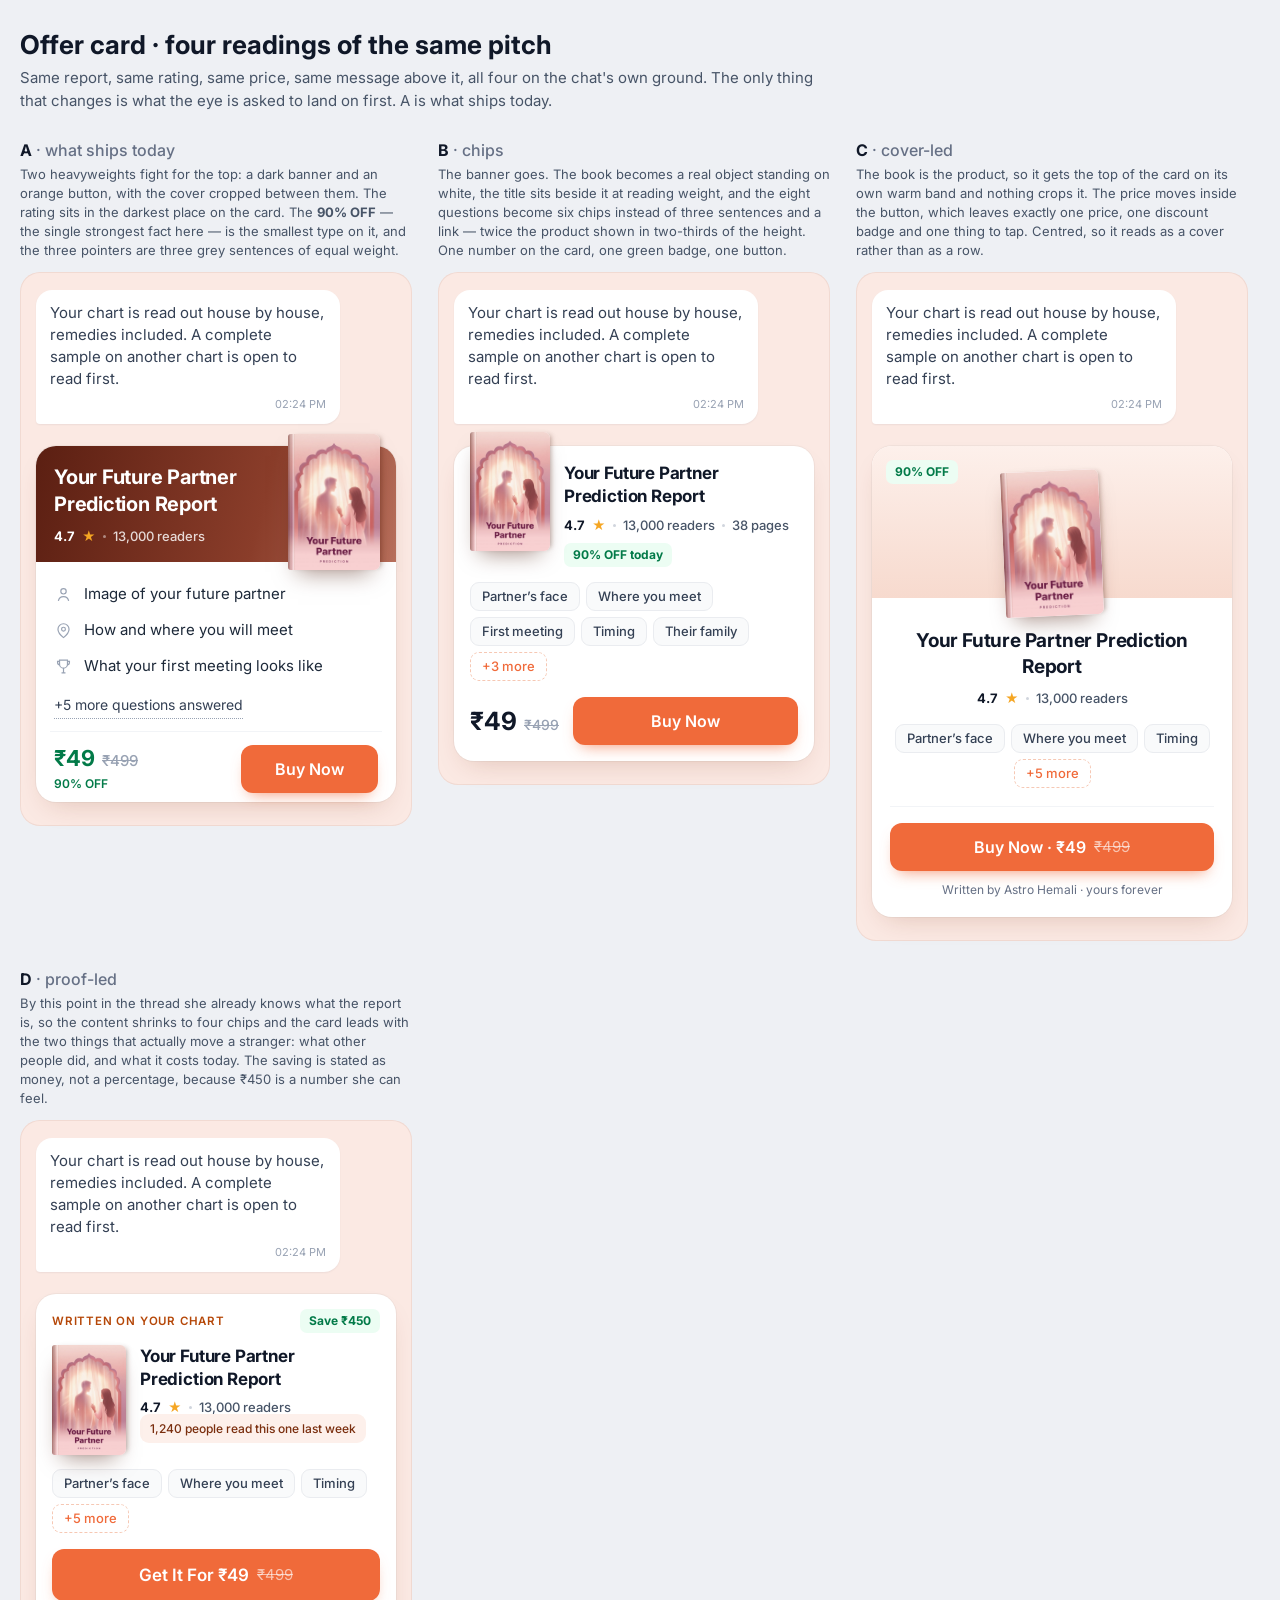
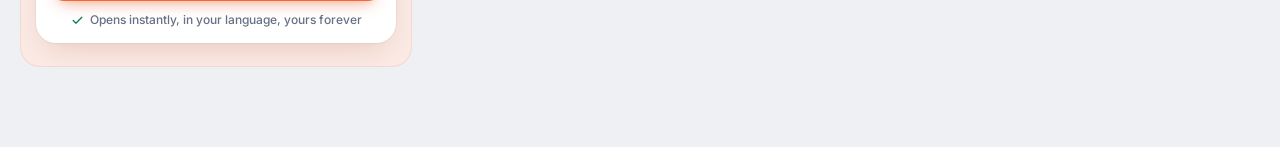
==== offer-variations.html @ 58379cc6 "Four readings of the offer card, side by side offer-variations.html is a standalone compare page: th" ====
<!doctype html>
<html lang="en">
<head>
<meta charset="utf-8">
<meta name="viewport" content="width=device-width,initial-scale=1,viewport-fit=cover">
<title>Offer card &middot; variations</title>
<link rel="preconnect" href="https://fonts.googleapis.com">
<link rel="preconnect" href="https://fonts.gstatic.com" crossorigin>
<link href="https://fonts.googleapis.com/css2?family=Inter:wght@400;500;600;700&display=swap" rel="stylesheet">
<style>
:root{
  --sans:'Inter',-apple-system,BlinkMacSystemFont,'Segoe UI',sans-serif;
  --brand:#F06A3A; --brand-dk:#D9572A; --brand50:#FDF0EB;
  --g900:#101828; --g800:#1D2939; --g700:#344054; --g600:#475467;
  --g500:#667085; --g400:#98A2B3; --g300:#D0D5DD; --g200:#EAECF0;
  --g100:#F2F4F7; --g50:#F9FAFB;
  --w900:#7A2E0E; --w700:#B54708;
  --s700:#027A48; --s50:#ECFDF3;
  --pap:#FFF4F7;
}
*{box-sizing:border-box;-webkit-tap-highlight-color:transparent}
body{margin:0;background:#EEF0F4;font-family:var(--sans);color:var(--g900)}
.wrap{max-width:1760px;margin:0 auto;padding:28px 20px 80px}
h1{margin:0 0 4px;font:700 26px/34px var(--sans)}
.sub{margin:0 0 26px;font:400 15px/23px var(--sans);color:var(--g600);max-width:820px}
.grid{display:flex;flex-wrap:wrap;gap:26px;align-items:flex-start}
.col{width:392px}
.col > h2{margin:0 0 3px;font:700 16px/24px var(--sans)}
.col > h2 em{font-style:normal;font-weight:500;color:var(--g500)}
.col > p{margin:0 0 12px;font:400 13px/19px var(--sans);color:var(--g600);min-height:95px}
/* The chat's own ground, so each card is judged where it actually lives. */
.bed{background:#FBE9E3;border-radius:20px;padding:18px 16px 24px;
  box-shadow:inset 0 0 0 1px rgba(122,46,14,.08)}
.msg{max-width:304px;margin:0 0 4px;padding:12px 14px;border-radius:16px 16px 16px 4px;
  background:#fff;font:400 15px/22px var(--sans);color:var(--g700);
  box-shadow:0 1px 2px rgba(16,24,40,.06)}
.msg time{display:block;margin-top:6px;text-align:right;
  font:400 11px/16px var(--sans);color:var(--g400)}

/* ===================== shared atoms ===================== */
.card{position:relative;margin-top:22px;border-radius:20px;background:#fff;
  box-shadow:0 12px 28px -12px rgba(122,46,14,.22),0 0 0 1px rgba(16,24,40,.04)}
.ttl{font:700 18px/25px var(--sans);color:var(--g900);letter-spacing:-.011em}
.rt{display:flex;align-items:center;gap:7px;font:500 13px/19px var(--sans);color:var(--g600)}
.rt b{color:var(--g900);font-weight:700}
.rt .star{color:#F5A623}
.rt .dot{width:3px;height:3px;border-radius:50%;background:var(--g300);flex:none}
.cta{display:flex;align-items:center;justify-content:center;gap:8px;
  height:48px;border:0;border-radius:12px;background:var(--brand);cursor:pointer;
  font:600 16px/24px var(--sans);color:#fff;
  box-shadow:0 8px 16px -8px rgba(240,106,58,.75)}
.cta:active{background:var(--brand-dk)}
.cta .was{font-weight:400;font-size:15px;color:rgba(255,255,255,.6);text-decoration:line-through}

/* Chips: the pointers as objects rather than as a list. Three rows of equal
   grey sentences read as terms; chips read as contents, and six fit where
   three sentences and a "+5 more" link used to. */
.chips{display:flex;flex-wrap:wrap;gap:6px}
.chip{display:inline-flex;align-items:center;height:29px;padding:0 11px;
  border-radius:9px;background:var(--g50);border:1px solid var(--g200);
  font:500 13px/19px var(--sans);color:var(--g700);white-space:nowrap}
.chip.more{background:#fff;border-style:dashed;border-color:#F6C8B4;color:var(--brand)}

/* The saving, said once and said loudly. */
.save{display:inline-flex;align-items:center;height:24px;padding:0 9px;
  border-radius:7px;background:var(--s50);color:var(--s700);
  font:700 12px/18px var(--sans)}
.eyebrow{font:600 11.5px/16px var(--sans);letter-spacing:.07em;
  text-transform:uppercase;color:var(--w700)}

/* The book, standing, with a spine. */
.bk{position:relative;flex:none;border-radius:3px 6px 6px 3px;overflow:hidden;
  background:var(--pap);
  box-shadow:4px 0 5px -3px rgba(74,24,8,.35),0 12px 22px -10px rgba(74,24,8,.5)}
.bk img{display:block;width:100%;height:100%;object-fit:cover}
.bk::after{content:'';position:absolute;left:0;top:0;bottom:0;width:7px;
  background:linear-gradient(90deg,rgba(94,36,16,.4) 0,rgba(122,46,14,.05) 55%,
    rgba(255,255,255,.3) 80%,rgba(122,46,14,.1) 100%)}

/* ===================== A · current ===================== */
.a{padding:0 0 9px}
.a-head{position:relative;min-height:112px;padding:18px 120px 16px 18px;
  border-radius:20px 20px 0 0;
  background:linear-gradient(104deg,#5B1F12 0,#8A3D2A 62%,#B9705C 100%)}
.a-head .ttl{color:#fff;font-size:20px;line-height:27px}
.a-head .rt{margin-top:9px;color:rgba(255,255,255,.82)}
.a-head .rt b{color:#fff}
.a-head .rt .dot{background:rgba(255,255,255,.45)}
.a-bk{position:absolute;right:16px;top:-12px;width:92px;height:136px}
.a-pts{margin:0;padding:14px 18px 10px;list-style:none}
.a-pts li{display:flex;align-items:center;gap:11px;
  padding:7px 0;font:400 15px/22px var(--sans);color:var(--g800)}
.a-pts svg{width:19px;height:19px;color:var(--g400);flex:none}
.a-more{display:inline-block;margin:0 18px;padding-bottom:3px;
  font:400 14px/20px var(--sans);color:var(--g700);
  border-bottom:1px dotted var(--g400)}
.a-foot{display:flex;align-items:center;gap:12px;
  margin:12px 14px 0;padding:12px 4px 0;border-top:1px solid var(--g100)}
.a-pr{flex:1}
.a-pr b{font:700 22px/28px var(--sans);color:var(--s700)}
.a-pr s{margin-left:7px;font:500 15px/28px var(--sans);color:var(--g400)}
.a-pr i{display:block;font-style:normal;font:600 12px/18px var(--sans);color:var(--s700)}
.a-foot .cta{flex:none;padding:0 34px}

/* ===================== B · chips ===================== */
.b{padding:16px}
.b-top{display:flex;gap:14px}
.b-bk{width:80px;height:119px;margin-top:-30px}
.b-tx{flex:1;min-width:0;display:flex;flex-direction:column;align-items:flex-start;gap:8px}
.b-tx .ttl{font-size:17px;line-height:23px}
.b .chips{margin-top:15px}
.b-foot{display:flex;align-items:center;gap:14px;margin-top:16px}
.b-pr{flex:none;display:flex;align-items:baseline;gap:7px}
.b-pr b{font:700 25px/30px var(--sans);color:var(--g900)}
.b-pr s{font:500 14px/20px var(--sans);color:var(--g400)}
.b-foot .cta{flex:1}

/* ===================== C · cover-led ===================== */
.c{overflow:hidden}
.c-band{position:relative;height:152px;display:flex;align-items:flex-end;
  justify-content:center;background:linear-gradient(180deg,#FDF0EB 0,#F7DACE 100%)}
.c-band .bk{width:98px;height:145px;transform:translateY(18px) rotate(-2.5deg)}
.c-band .save{position:absolute;left:14px;top:14px}
.c-body{padding:30px 18px 18px;text-align:center}
.c-body .ttl{font-size:19px;line-height:26px}
.c-body .rt{justify-content:center;margin-top:9px}
.c .chips{justify-content:center;margin-top:16px}
.c-foot{margin-top:18px;padding-top:16px;border-top:1px solid var(--g100)}
.c-foot .cta{width:100%}
.c-note{margin:10px 0 0;font:400 12px/18px var(--sans);color:var(--g500)}

/* ===================== D · proof-led ===================== */
.d{padding:15px 16px 14px}
.d-eye{display:flex;align-items:center;justify-content:space-between;gap:10px}
.d-top{display:flex;gap:14px;margin-top:12px}
.d-bk{width:74px;height:110px}
.d-tx{flex:1;min-width:0}
.d-tx .ttl{font-size:17px;line-height:23px}
.d-tx .rt{margin-top:7px}
.d-proof{margin:9px 0 0;padding:7px 10px;border-radius:9px;background:var(--brand50);
  font:500 12px/17px var(--sans);color:var(--w900)}
.d .chips{margin-top:14px}
.d-foot{margin-top:16px}
.d-foot .cta{width:100%;height:52px;font-size:17px}
.d-micro{display:flex;align-items:center;justify-content:center;gap:6px;
  margin:10px 0 0;font:500 12px/18px var(--sans);color:var(--g500)}
.d-micro svg{width:13px;height:13px;color:var(--s700);flex:none}
</style>
</head>
<body>
<div class="wrap">
  <h1>Offer card &middot; four readings of the same pitch</h1>
  <p class="sub">Same report, same rating, same price, same message above it, all four on the
    chat's own ground. The only thing that changes is what the eye is asked to land on first.
    A is what ships today.</p>

  <div class="grid">

    <!-- ============ A ============ -->
    <div class="col">
      <h2>A <em>&middot; what ships today</em></h2>
      <p>Two heavyweights fight for the top: a dark banner and an orange button, with the cover
        cropped between them. The rating sits in the darkest place on the card. The
        <b>90% OFF</b> &mdash; the single strongest fact here &mdash; is the smallest type on it,
        and the three pointers are three grey sentences of equal weight.</p>
      <div class="bed">
        <p class="msg">Your chart is read out house by house, remedies included. A complete sample
          on another chart is open to read first.<time>02:24&nbsp;PM</time></p>
        <div class="card a">
          <div class="a-head">
            <div class="ttl">Your Future Partner<br>Prediction Report</div>
            <div class="rt"><b>4.7</b><span class="star">&#9733;</span><i class="dot"></i>13,000 readers</div>
            <span class="bk a-bk"><img src="assets/cover-partner.jpg" alt=""></span>
          </div>
          <ul class="a-pts">
            <li><svg viewBox="0 0 24 24" fill="none" stroke="currentColor" stroke-width="1.5"><circle cx="12" cy="8" r="3.4"/><path d="M5.5 20c.6-3.4 3.2-5.4 6.5-5.4s5.9 2 6.5 5.4"/></svg>Image of your future partner</li>
            <li><svg viewBox="0 0 24 24" fill="none" stroke="currentColor" stroke-width="1.5"><path d="M12 21s7-5.4 7-10.5A7 7 0 0 0 5 10.5C5 15.6 12 21 12 21Z"/><circle cx="12" cy="10.3" r="2.4"/></svg>How and where you will meet</li>
            <li><svg viewBox="0 0 24 24" fill="none" stroke="currentColor" stroke-width="1.5"><path d="M7 4h10v5a5 5 0 0 1-10 0V4Z"/><path d="M7 5.5H4.5V7a3 3 0 0 0 3 3M17 5.5h2.5V7a3 3 0 0 1-3 3M9.5 20h5M12 14v6"/></svg>What your first meeting looks like</li>
          </ul>
          <span class="a-more">+5 more questions answered</span>
          <div class="a-foot">
            <span class="a-pr"><b>&#8377;49</b><s>&#8377;499</s><i>90% OFF</i></span>
            <button class="cta" type="button">Buy Now</button>
          </div>
        </div>
      </div>
    </div>

    <!-- ============ B ============ -->
    <div class="col">
      <h2>B <em>&middot; chips</em></h2>
      <p>The banner goes. The book becomes a real object standing on white, the title sits beside
        it at reading weight, and the eight questions become six chips instead of three sentences
        and a link &mdash; twice the product shown in two-thirds of the height. One number on the
        card, one green badge, one button.</p>
      <div class="bed">
        <p class="msg">Your chart is read out house by house, remedies included. A complete sample
          on another chart is open to read first.<time>02:24&nbsp;PM</time></p>
        <div class="card b">
          <div class="b-top">
            <span class="bk b-bk"><img src="assets/cover-partner.jpg" alt=""></span>
            <span class="b-tx">
              <span class="ttl">Your Future Partner Prediction Report</span>
              <span class="rt"><b>4.7</b><span class="star">&#9733;</span><i class="dot"></i>13,000 readers<i class="dot"></i>38 pages</span>
              <span class="save">90% OFF today</span>
            </span>
          </div>
          <div class="chips">
            <span class="chip">Partner&rsquo;s face</span>
            <span class="chip">Where you meet</span>
            <span class="chip">First meeting</span>
            <span class="chip">Timing</span>
            <span class="chip">Their family</span>
            <span class="chip more">+3 more</span>
          </div>
          <div class="b-foot">
            <span class="b-pr"><b>&#8377;49</b><s>&#8377;499</s></span>
            <button class="cta" type="button">Buy Now</button>
          </div>
        </div>
      </div>
    </div>

    <!-- ============ C ============ -->
    <div class="col">
      <h2>C <em>&middot; cover-led</em></h2>
      <p>The book is the product, so it gets the top of the card on its own warm band and nothing
        crops it. The price moves inside the button, which leaves exactly one price, one discount
        badge and one thing to tap. Centred, so it reads as a cover rather than as a row.</p>
      <div class="bed">
        <p class="msg">Your chart is read out house by house, remedies included. A complete sample
          on another chart is open to read first.<time>02:24&nbsp;PM</time></p>
        <div class="card c">
          <div class="c-band">
            <span class="save">90% OFF</span>
            <span class="bk"><img src="assets/cover-partner.jpg" alt=""></span>
          </div>
          <div class="c-body">
            <div class="ttl">Your Future Partner Prediction Report</div>
            <div class="rt"><b>4.7</b><span class="star">&#9733;</span><i class="dot"></i>13,000 readers</div>
            <div class="chips">
              <span class="chip">Partner&rsquo;s face</span>
              <span class="chip">Where you meet</span>
              <span class="chip">Timing</span>
              <span class="chip more">+5 more</span>
            </div>
            <div class="c-foot">
              <button class="cta" type="button">Buy Now &middot; &#8377;49 <span class="was">&#8377;499</span></button>
              <p class="c-note">Written by Astro Hemali &middot; yours forever</p>
            </div>
          </div>
        </div>
      </div>
    </div>

    <!-- ============ D ============ -->
    <div class="col">
      <h2>D <em>&middot; proof-led</em></h2>
      <p>By this point in the thread she already knows what the report is, so the content shrinks
        to four chips and the card leads with the two things that actually move a stranger: what
        other people did, and what it costs today. The saving is stated as money, not a
        percentage, because &#8377;450 is a number she can feel.</p>
      <div class="bed">
        <p class="msg">Your chart is read out house by house, remedies included. A complete sample
          on another chart is open to read first.<time>02:24&nbsp;PM</time></p>
        <div class="card d">
          <div class="d-eye">
            <span class="eyebrow">Written on your chart</span>
            <span class="save">Save &#8377;450</span>
          </div>
          <div class="d-top">
            <span class="bk d-bk"><img src="assets/cover-partner.jpg" alt=""></span>
            <span class="d-tx">
              <span class="ttl">Your Future Partner Prediction Report</span>
              <span class="rt"><b>4.7</b><span class="star">&#9733;</span><i class="dot"></i>13,000 readers</span>
              <span class="d-proof">1,240 people read this one last week</span>
            </span>
          </div>
          <div class="chips">
            <span class="chip">Partner&rsquo;s face</span>
            <span class="chip">Where you meet</span>
            <span class="chip">Timing</span>
            <span class="chip more">+5 more</span>
          </div>
          <div class="d-foot">
            <button class="cta" type="button">Get It For &#8377;49 <span class="was">&#8377;499</span></button>
            <p class="d-micro">
              <svg viewBox="0 0 24 24" fill="none" stroke="currentColor" stroke-width="2.2" stroke-linecap="round" stroke-linejoin="round"><path d="M20 6 9 17l-5-5"/></svg>
              Opens instantly, in your language, yours forever
            </p>
          </div>
        </div>
      </div>
    </div>

  </div>
</div>
</body>
</html>
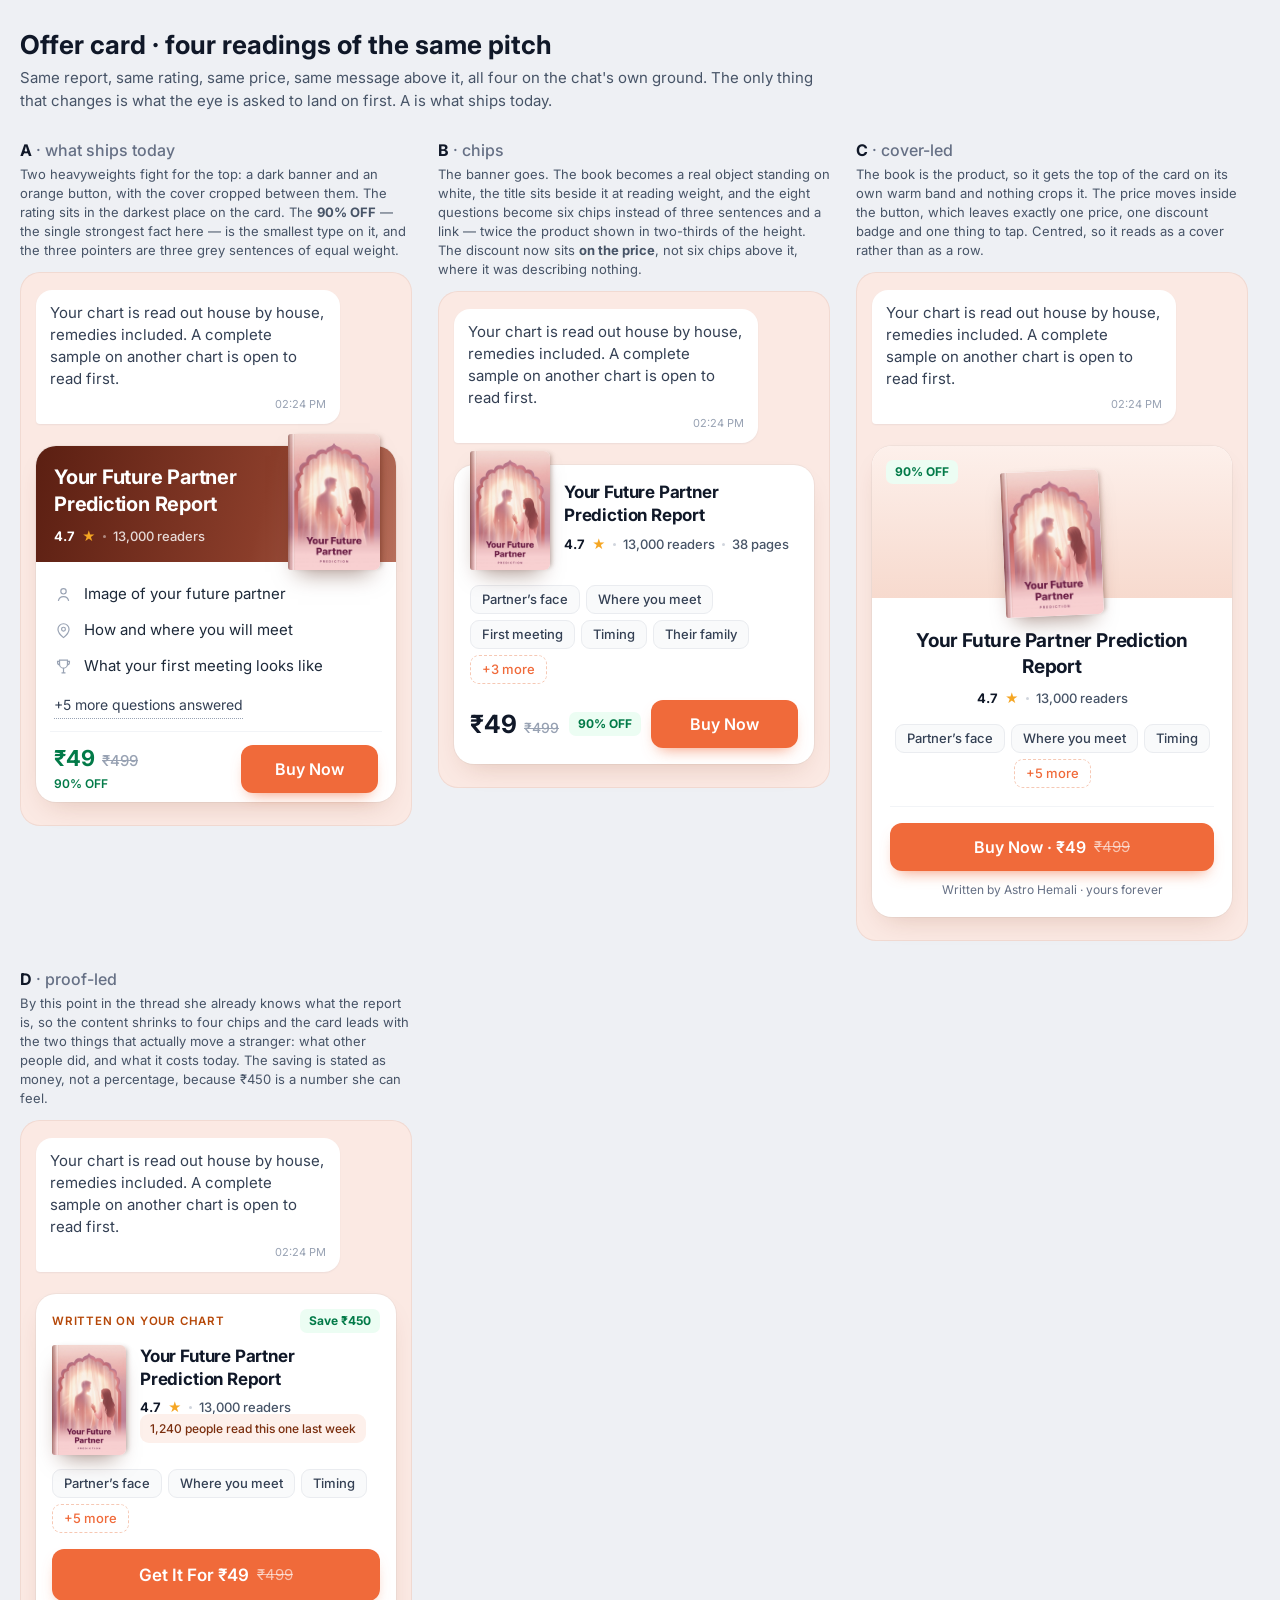
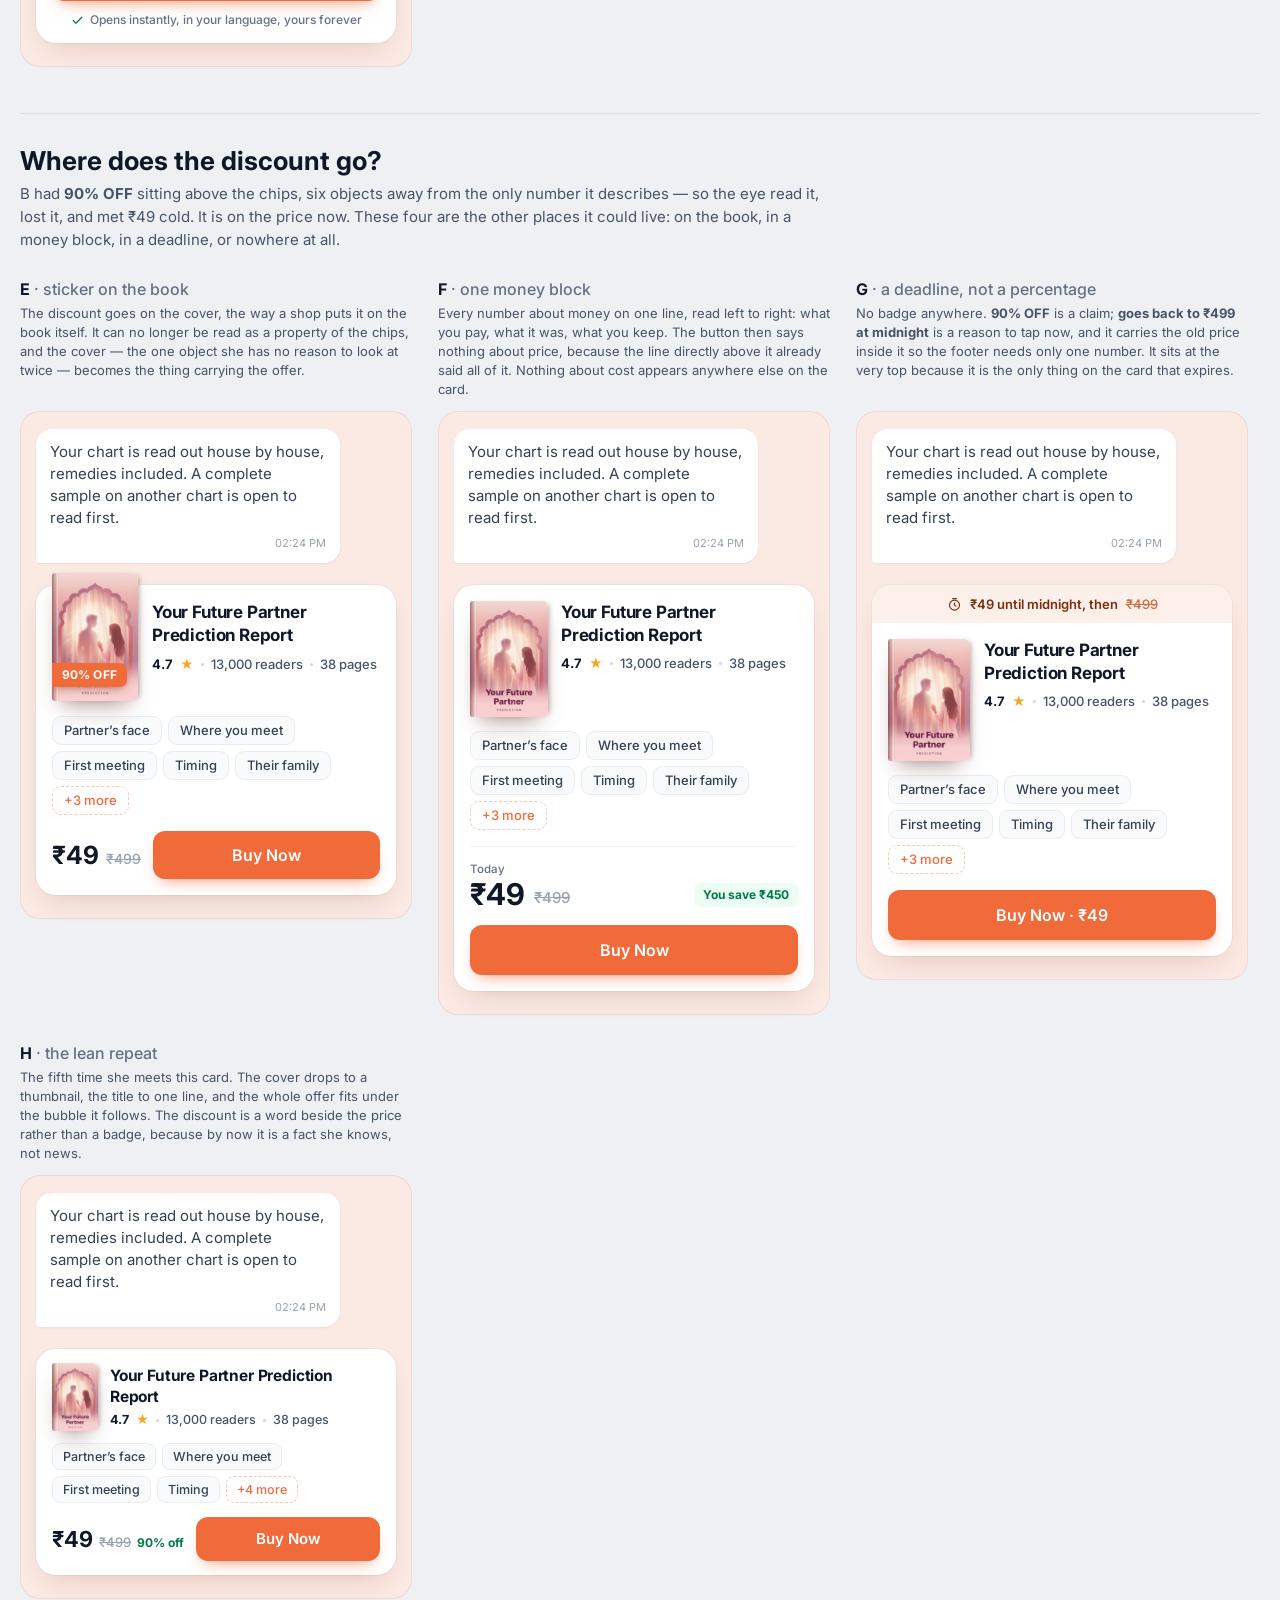
==== commit 02967a51: "Move the discount onto the price, and four more places it could live The 90% OFF badge in B was sitt" ====
--- a/offer-variations.html
+++ b/offer-variations.html
@@ -22,6 +22,7 @@
 body{margin:0;background:#EEF0F4;font-family:var(--sans);color:var(--g900)}
 .wrap{max-width:1760px;margin:0 auto;padding:28px 20px 80px}
 h1{margin:0 0 4px;font:700 26px/34px var(--sans)}
+h1.row2{margin-top:46px;padding-top:30px;border-top:1px solid #D8DCE4}
 .sub{margin:0 0 26px;font:400 15px/23px var(--sans);color:var(--g600);max-width:820px}
 .grid{display:flex;flex-wrap:wrap;gap:26px;align-items:flex-start}
 .col{width:392px}
@@ -109,11 +110,15 @@
 .b-tx{flex:1;min-width:0;display:flex;flex-direction:column;align-items:flex-start;gap:8px}
 .b-tx .ttl{font-size:17px;line-height:23px}
 .b .chips{margin-top:15px}
-.b-foot{display:flex;align-items:center;gap:14px;margin-top:16px}
+/* The discount belongs to the price, so it sits on the price's line. Up in the
+   header it was describing nothing: the eye met "90% OFF" six chips before it
+   met a number, and by the time it reached the number the badge was gone. */
+.b-foot{display:flex;align-items:center;gap:10px;margin-top:16px}
 .b-pr{flex:none;display:flex;align-items:baseline;gap:7px}
 .b-pr b{font:700 25px/30px var(--sans);color:var(--g900)}
 .b-pr s{font:500 14px/20px var(--sans);color:var(--g400)}
-.b-foot .cta{flex:1}
+.b-foot .save{flex:none}
+.b-foot .cta{flex:1;padding:0 12px}
 
 /* ===================== C · cover-led ===================== */
 .c{overflow:hidden}
@@ -145,6 +150,92 @@
 .d-micro{display:flex;align-items:center;justify-content:center;gap:6px;
   margin:10px 0 0;font:500 12px/18px var(--sans);color:var(--g500)}
 .d-micro svg{width:13px;height:13px;color:var(--s700);flex:none}
+
+/* ============================================================ row two
+   Four answers to one question: where does the discount belong? In A it is
+   a whisper under the price, in B it was floating above the chips with
+   nothing to attach to. A number off a price has to be next to that price,
+   on the thing being discounted, or in the button that charges it. */
+
+/* ===================== E · sticker on the book ===================== */
+/* The 90% goes on the cover, the way a shop puts it on the book itself.
+   It is then impossible to read as a property of the chips, and the cover -
+   the one object on the card she has no reason to look at twice - becomes
+   the thing carrying the offer. */
+.e{padding:16px}
+.e-top{display:flex;gap:14px}
+.e-bk{width:86px;height:128px;margin-top:-28px}
+.e-rib{position:absolute;left:0;bottom:14px;z-index:2;
+  padding:4px 10px;border-radius:0 7px 7px 0;background:var(--brand);
+  font:700 12px/16px var(--sans);color:#fff;letter-spacing:.01em;
+  box-shadow:0 3px 8px -2px rgba(122,46,14,.55)}
+.e-tx{flex:1;min-width:0;display:flex;flex-direction:column;gap:8px}
+.e-tx .ttl{font-size:17px;line-height:23px}
+.e .chips{margin-top:15px}
+.e-foot{display:flex;align-items:center;gap:12px;margin-top:16px}
+.e-pr{flex:none;display:flex;align-items:baseline;gap:7px}
+.e-pr b{font:700 25px/30px var(--sans);color:var(--g900)}
+.e-pr s{font:500 14px/20px var(--sans);color:var(--g400)}
+.e-foot .cta{flex:1}
+
+/* ===================== F · one money block ===================== */
+/* Every number about money in one place, on one line, read left to right:
+   what you pay, what it was, what you keep. Then a full-width button that
+   says nothing about price because the line above it already did. */
+.f{padding:16px}
+.f-top{display:flex;gap:13px}
+.f-bk{width:78px;height:116px}
+.f-tx{flex:1;min-width:0;display:flex;flex-direction:column;gap:7px}
+.f-tx .ttl{font-size:17px;line-height:23px}
+.f .chips{margin-top:14px}
+.f-money{display:flex;align-items:flex-end;gap:10px;
+  margin-top:16px;padding-top:14px;border-top:1px solid var(--g100)}
+.f-money .now{flex:none;display:flex;flex-direction:column;gap:1px}
+.f-money .lab{font:500 11.5px/16px var(--sans);color:var(--g500)}
+.f-money .now b{font:700 30px/33px var(--sans);color:var(--g900);letter-spacing:-.022em}
+.f-money s{font:500 15px/26px var(--sans);color:var(--g400)}
+.f-money .save{margin-left:auto;margin-bottom:4px}
+.f-foot{margin-top:14px}
+.f-foot .cta{width:100%;height:50px}
+
+/* ===================== G · a deadline, not a percentage ===================== */
+/* No badge at all. "90% OFF" is a claim; "goes back to 499 at midnight" is a
+   reason to tap now, and it carries the old price inside it so the footer
+   needs only one number. The strip is the first thing on the card because
+   it is the only thing on the card that expires. */
+.g{padding:0 0 16px;overflow:hidden}
+.g-strip{display:flex;align-items:center;justify-content:center;gap:8px;
+  height:38px;background:var(--brand50);color:var(--w900);
+  font:600 13px/18px var(--sans)}
+.g-strip svg{width:15px;height:15px;flex:none}
+.g-strip s{font-weight:500;color:var(--w700);opacity:.75}
+.g-top{display:flex;gap:14px;padding:16px 16px 0}
+.g-bk{width:82px;height:122px}
+.g-tx{flex:1;min-width:0;display:flex;flex-direction:column;gap:7px}
+.g-tx .ttl{font-size:17px;line-height:23px}
+.g .chips{margin:14px 16px 0}
+.g-foot{margin:16px 16px 0}
+.g-foot .cta{width:100%;height:50px}
+
+/* ===================== H · the lean repeat ===================== */
+/* For the fifth time she meets this card. The cover drops to a thumbnail,
+   the title to one line, and the whole offer fits under the message bubble
+   it follows. The discount is a word beside the price, not a badge, because
+   by now it is a fact she already knows rather than news. */
+.h{padding:14px 16px}
+.h-top{display:flex;align-items:center;gap:12px}
+.h-bk{width:46px;height:68px}
+.h-tx{flex:1;min-width:0}
+.h-tx .ttl{font-size:15.5px;line-height:21px}
+.h-tx .rt{margin-top:4px;font-size:12.5px;line-height:18px}
+.h .chips{margin-top:12px;gap:6px}
+.h .chip{height:27px;padding:0 10px;border-radius:8px;font-size:12.5px;line-height:18px}
+.h-foot{display:flex;align-items:center;gap:12px;margin-top:14px}
+.h-pr{flex:none;display:flex;align-items:baseline;gap:6px}
+.h-pr b{font:700 22px/26px var(--sans);color:var(--g900)}
+.h-pr s{font:500 13px/18px var(--sans);color:var(--g400)}
+.h-pr em{font-style:normal;font:700 12px/18px var(--sans);color:var(--s700)}
+.h-foot .cta{flex:1;height:44px;font-size:15px}
 </style>
 </head>
 <body>
@@ -191,8 +282,8 @@
       <h2>B <em>&middot; chips</em></h2>
       <p>The banner goes. The book becomes a real object standing on white, the title sits beside
         it at reading weight, and the eight questions become six chips instead of three sentences
-        and a link &mdash; twice the product shown in two-thirds of the height. One number on the
-        card, one green badge, one button.</p>
+        and a link &mdash; twice the product shown in two-thirds of the height. The discount now
+        sits <b>on the price</b>, not six chips above it, where it was describing nothing.</p>
       <div class="bed">
         <p class="msg">Your chart is read out house by house, remedies included. A complete sample
           on another chart is open to read first.<time>02:24&nbsp;PM</time></p>
@@ -202,7 +293,6 @@
             <span class="b-tx">
               <span class="ttl">Your Future Partner Prediction Report</span>
               <span class="rt"><b>4.7</b><span class="star">&#9733;</span><i class="dot"></i>13,000 readers<i class="dot"></i>38 pages</span>
-              <span class="save">90% OFF today</span>
             </span>
           </div>
           <div class="chips">
@@ -215,6 +305,7 @@
           </div>
           <div class="b-foot">
             <span class="b-pr"><b>&#8377;49</b><s>&#8377;499</s></span>
+            <span class="save">90% OFF</span>
             <button class="cta" type="button">Buy Now</button>
           </div>
         </div>
@@ -294,6 +385,157 @@
     </div>
 
   </div>
+
+  <h1 class="row2">Where does the discount go?</h1>
+  <p class="sub">B had <b>90% OFF</b> sitting above the chips, six objects away from the only
+    number it describes &mdash; so the eye read it, lost it, and met &#8377;49 cold. It is on the
+    price now. These four are the other places it could live: on the book, in a money block, in a
+    deadline, or nowhere at all.</p>
+
+  <div class="grid">
+
+    <!-- ============ E ============ -->
+    <div class="col">
+      <h2>E <em>&middot; sticker on the book</em></h2>
+      <p>The discount goes on the cover, the way a shop puts it on the book itself. It can no
+        longer be read as a property of the chips, and the cover &mdash; the one object she has no
+        reason to look at twice &mdash; becomes the thing carrying the offer.</p>
+      <div class="bed">
+        <p class="msg">Your chart is read out house by house, remedies included. A complete sample
+          on another chart is open to read first.<time>02:24&nbsp;PM</time></p>
+        <div class="card e">
+          <div class="e-top">
+            <span class="bk e-bk">
+              <img src="assets/cover-partner.jpg" alt="">
+              <span class="e-rib">90% OFF</span>
+            </span>
+            <span class="e-tx">
+              <span class="ttl">Your Future Partner Prediction Report</span>
+              <span class="rt"><b>4.7</b><span class="star">&#9733;</span><i class="dot"></i>13,000 readers<i class="dot"></i>38 pages</span>
+            </span>
+          </div>
+          <div class="chips">
+            <span class="chip">Partner&rsquo;s face</span>
+            <span class="chip">Where you meet</span>
+            <span class="chip">First meeting</span>
+            <span class="chip">Timing</span>
+            <span class="chip">Their family</span>
+            <span class="chip more">+3 more</span>
+          </div>
+          <div class="e-foot">
+            <span class="e-pr"><b>&#8377;49</b><s>&#8377;499</s></span>
+            <button class="cta" type="button">Buy Now</button>
+          </div>
+        </div>
+      </div>
+    </div>
+
+    <!-- ============ F ============ -->
+    <div class="col">
+      <h2>F <em>&middot; one money block</em></h2>
+      <p>Every number about money on one line, read left to right: what you pay, what it was, what
+        you keep. The button then says nothing about price, because the line directly above it
+        already said all of it. Nothing about cost appears anywhere else on the card.</p>
+      <div class="bed">
+        <p class="msg">Your chart is read out house by house, remedies included. A complete sample
+          on another chart is open to read first.<time>02:24&nbsp;PM</time></p>
+        <div class="card f">
+          <div class="f-top">
+            <span class="bk f-bk"><img src="assets/cover-partner.jpg" alt=""></span>
+            <span class="f-tx">
+              <span class="ttl">Your Future Partner Prediction Report</span>
+              <span class="rt"><b>4.7</b><span class="star">&#9733;</span><i class="dot"></i>13,000 readers<i class="dot"></i>38 pages</span>
+            </span>
+          </div>
+          <div class="chips">
+            <span class="chip">Partner&rsquo;s face</span>
+            <span class="chip">Where you meet</span>
+            <span class="chip">First meeting</span>
+            <span class="chip">Timing</span>
+            <span class="chip">Their family</span>
+            <span class="chip more">+3 more</span>
+          </div>
+          <div class="f-money">
+            <span class="now"><span class="lab">Today</span><b>&#8377;49</b></span>
+            <s>&#8377;499</s>
+            <span class="save">You save &#8377;450</span>
+          </div>
+          <div class="f-foot">
+            <button class="cta" type="button">Buy Now</button>
+          </div>
+        </div>
+      </div>
+    </div>
+
+    <!-- ============ G ============ -->
+    <div class="col">
+      <h2>G <em>&middot; a deadline, not a percentage</em></h2>
+      <p>No badge anywhere. <b>90% OFF</b> is a claim; <b>goes back to &#8377;499 at midnight</b>
+        is a reason to tap now, and it carries the old price inside it so the footer needs only
+        one number. It sits at the very top because it is the only thing on the card that expires.</p>
+      <div class="bed">
+        <p class="msg">Your chart is read out house by house, remedies included. A complete sample
+          on another chart is open to read first.<time>02:24&nbsp;PM</time></p>
+        <div class="card g">
+          <div class="g-strip">
+            <svg viewBox="0 0 24 24" fill="none" stroke="currentColor" stroke-width="1.8" stroke-linecap="round" stroke-linejoin="round"><circle cx="12" cy="13" r="8"/><path d="M12 9.5V13l2.4 1.6M9 2.5h6"/></svg>
+            &#8377;49 until midnight, then <s>&#8377;499</s>
+          </div>
+          <div class="g-top">
+            <span class="bk g-bk"><img src="assets/cover-partner.jpg" alt=""></span>
+            <span class="g-tx">
+              <span class="ttl">Your Future Partner Prediction Report</span>
+              <span class="rt"><b>4.7</b><span class="star">&#9733;</span><i class="dot"></i>13,000 readers<i class="dot"></i>38 pages</span>
+            </span>
+          </div>
+          <div class="chips">
+            <span class="chip">Partner&rsquo;s face</span>
+            <span class="chip">Where you meet</span>
+            <span class="chip">First meeting</span>
+            <span class="chip">Timing</span>
+            <span class="chip">Their family</span>
+            <span class="chip more">+3 more</span>
+          </div>
+          <div class="g-foot">
+            <button class="cta" type="button">Buy Now &middot; &#8377;49</button>
+          </div>
+        </div>
+      </div>
+    </div>
+
+    <!-- ============ H ============ -->
+    <div class="col">
+      <h2>H <em>&middot; the lean repeat</em></h2>
+      <p>The fifth time she meets this card. The cover drops to a thumbnail, the title to one
+        line, and the whole offer fits under the bubble it follows. The discount is a word beside
+        the price rather than a badge, because by now it is a fact she knows, not news.</p>
+      <div class="bed">
+        <p class="msg">Your chart is read out house by house, remedies included. A complete sample
+          on another chart is open to read first.<time>02:24&nbsp;PM</time></p>
+        <div class="card h">
+          <div class="h-top">
+            <span class="bk h-bk"><img src="assets/cover-partner.jpg" alt=""></span>
+            <span class="h-tx">
+              <span class="ttl">Your Future Partner Prediction Report</span>
+              <span class="rt"><b>4.7</b><span class="star">&#9733;</span><i class="dot"></i>13,000 readers<i class="dot"></i>38 pages</span>
+            </span>
+          </div>
+          <div class="chips">
+            <span class="chip">Partner&rsquo;s face</span>
+            <span class="chip">Where you meet</span>
+            <span class="chip">First meeting</span>
+            <span class="chip">Timing</span>
+            <span class="chip more">+4 more</span>
+          </div>
+          <div class="h-foot">
+            <span class="h-pr"><b>&#8377;49</b><s>&#8377;499</s><em>90% off</em></span>
+            <button class="cta" type="button">Buy Now</button>
+          </div>
+        </div>
+      </div>
+    </div>
+
+  </div>
 </div>
 </body>
 </html>
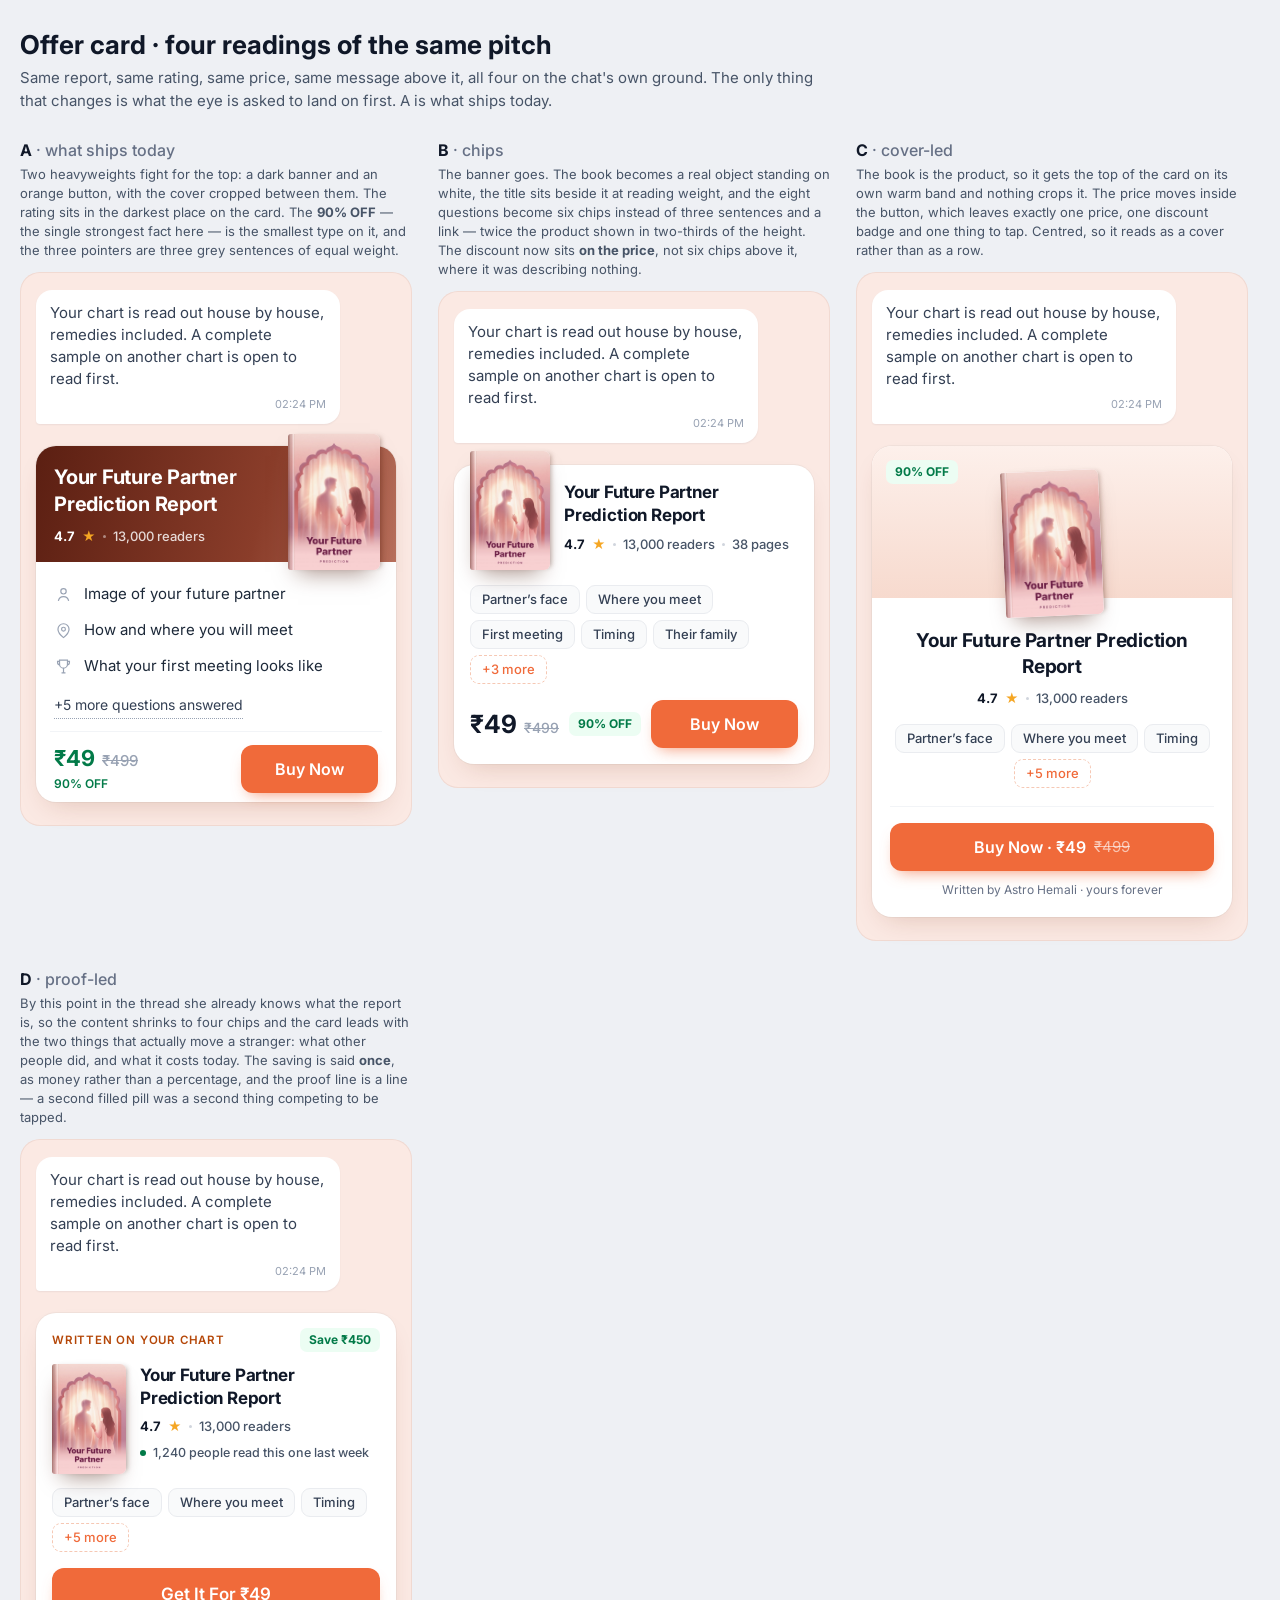
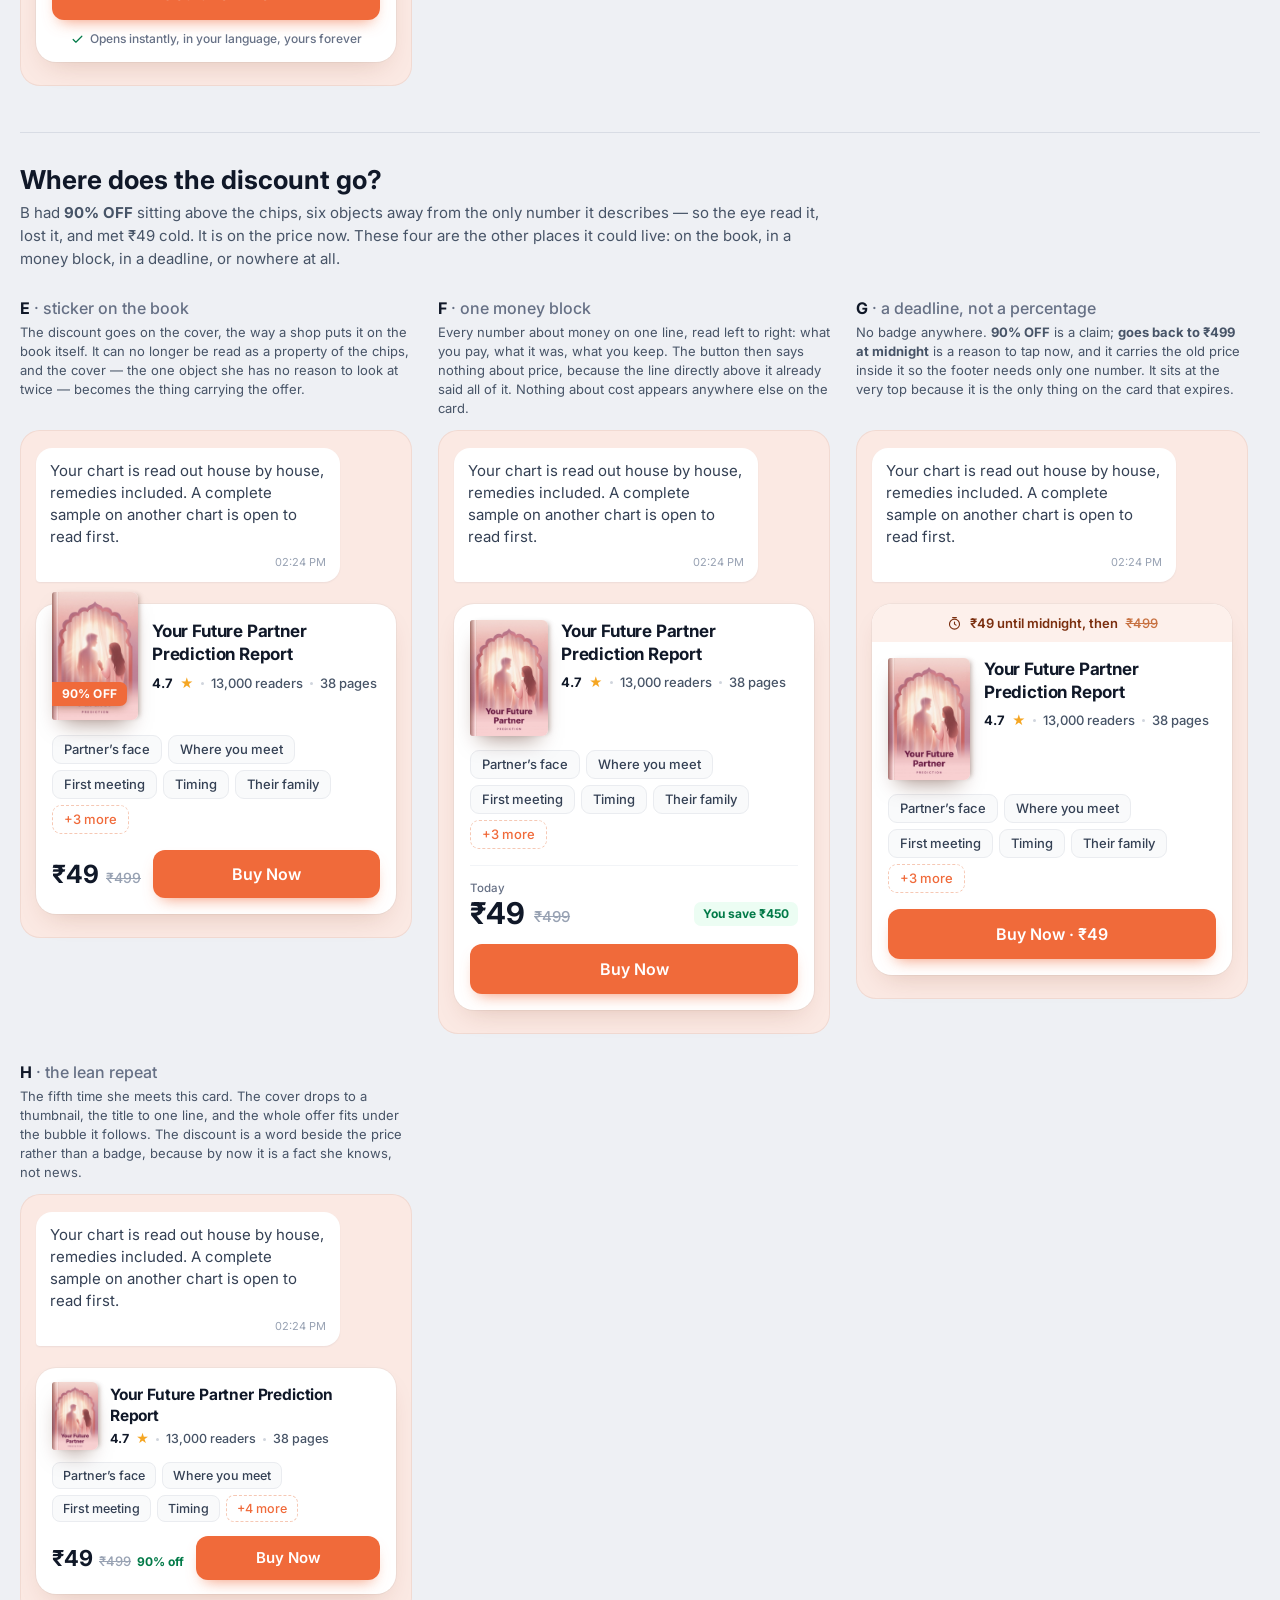
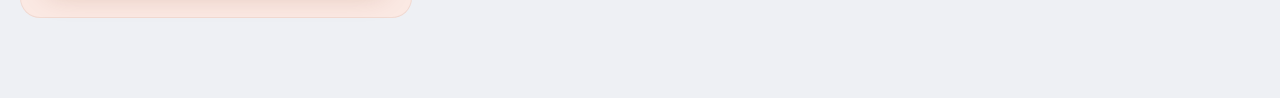
==== commit 109b51ae: "D says the saving once, and the proof stops competing with the button Two fixes from the round one r" ====
--- a/offer-variations.html
+++ b/offer-variations.html
@@ -142,8 +142,14 @@
 .d-tx{flex:1;min-width:0}
 .d-tx .ttl{font-size:17px;line-height:23px}
 .d-tx .rt{margin-top:7px}
-.d-proof{margin:9px 0 0;padding:7px 10px;border-radius:9px;background:var(--brand50);
-  font:500 12px/17px var(--sans);color:var(--w900)}
+/* Proof, not a second button. This was a filled peach pill - same warm family
+   as the CTA, two rounded orange-ish objects on one card - so the eye had to
+   decide which of them was the thing to tap. A line with a green dot carries
+   the same sentence and competes with nothing. */
+.d-proof{display:flex;align-items:center;gap:7px;margin:8px 0 0;
+  font:500 12.5px/18px var(--sans);color:var(--g600)}
+.d-proof::before{content:'';flex:none;width:6px;height:6px;border-radius:50%;
+  background:var(--s700)}
 .d .chips{margin-top:14px}
 .d-foot{margin-top:16px}
 .d-foot .cta{width:100%;height:52px;font-size:17px}
@@ -349,8 +355,9 @@
       <h2>D <em>&middot; proof-led</em></h2>
       <p>By this point in the thread she already knows what the report is, so the content shrinks
         to four chips and the card leads with the two things that actually move a stranger: what
-        other people did, and what it costs today. The saving is stated as money, not a
-        percentage, because &#8377;450 is a number she can feel.</p>
+        other people did, and what it costs today. The saving is said <b>once</b>, as money rather
+        than a percentage, and the proof line is a line &mdash; a second filled pill was a second
+        thing competing to be tapped.</p>
       <div class="bed">
         <p class="msg">Your chart is read out house by house, remedies included. A complete sample
           on another chart is open to read first.<time>02:24&nbsp;PM</time></p>
@@ -374,7 +381,10 @@
             <span class="chip more">+5 more</span>
           </div>
           <div class="d-foot">
-            <button class="cta" type="button">Get It For &#8377;49 <span class="was">&#8377;499</span></button>
+            <!-- The saving is stated once, up in the eyebrow row. It used to be
+                 said twice - Save 450 there and a struck 499 in here - which
+                 reads as two different offers rather than one said twice. -->
+            <button class="cta" type="button">Get It For &#8377;49</button>
             <p class="d-micro">
               <svg viewBox="0 0 24 24" fill="none" stroke="currentColor" stroke-width="2.2" stroke-linecap="round" stroke-linejoin="round"><path d="M20 6 9 17l-5-5"/></svg>
               Opens instantly, in your language, yours forever
